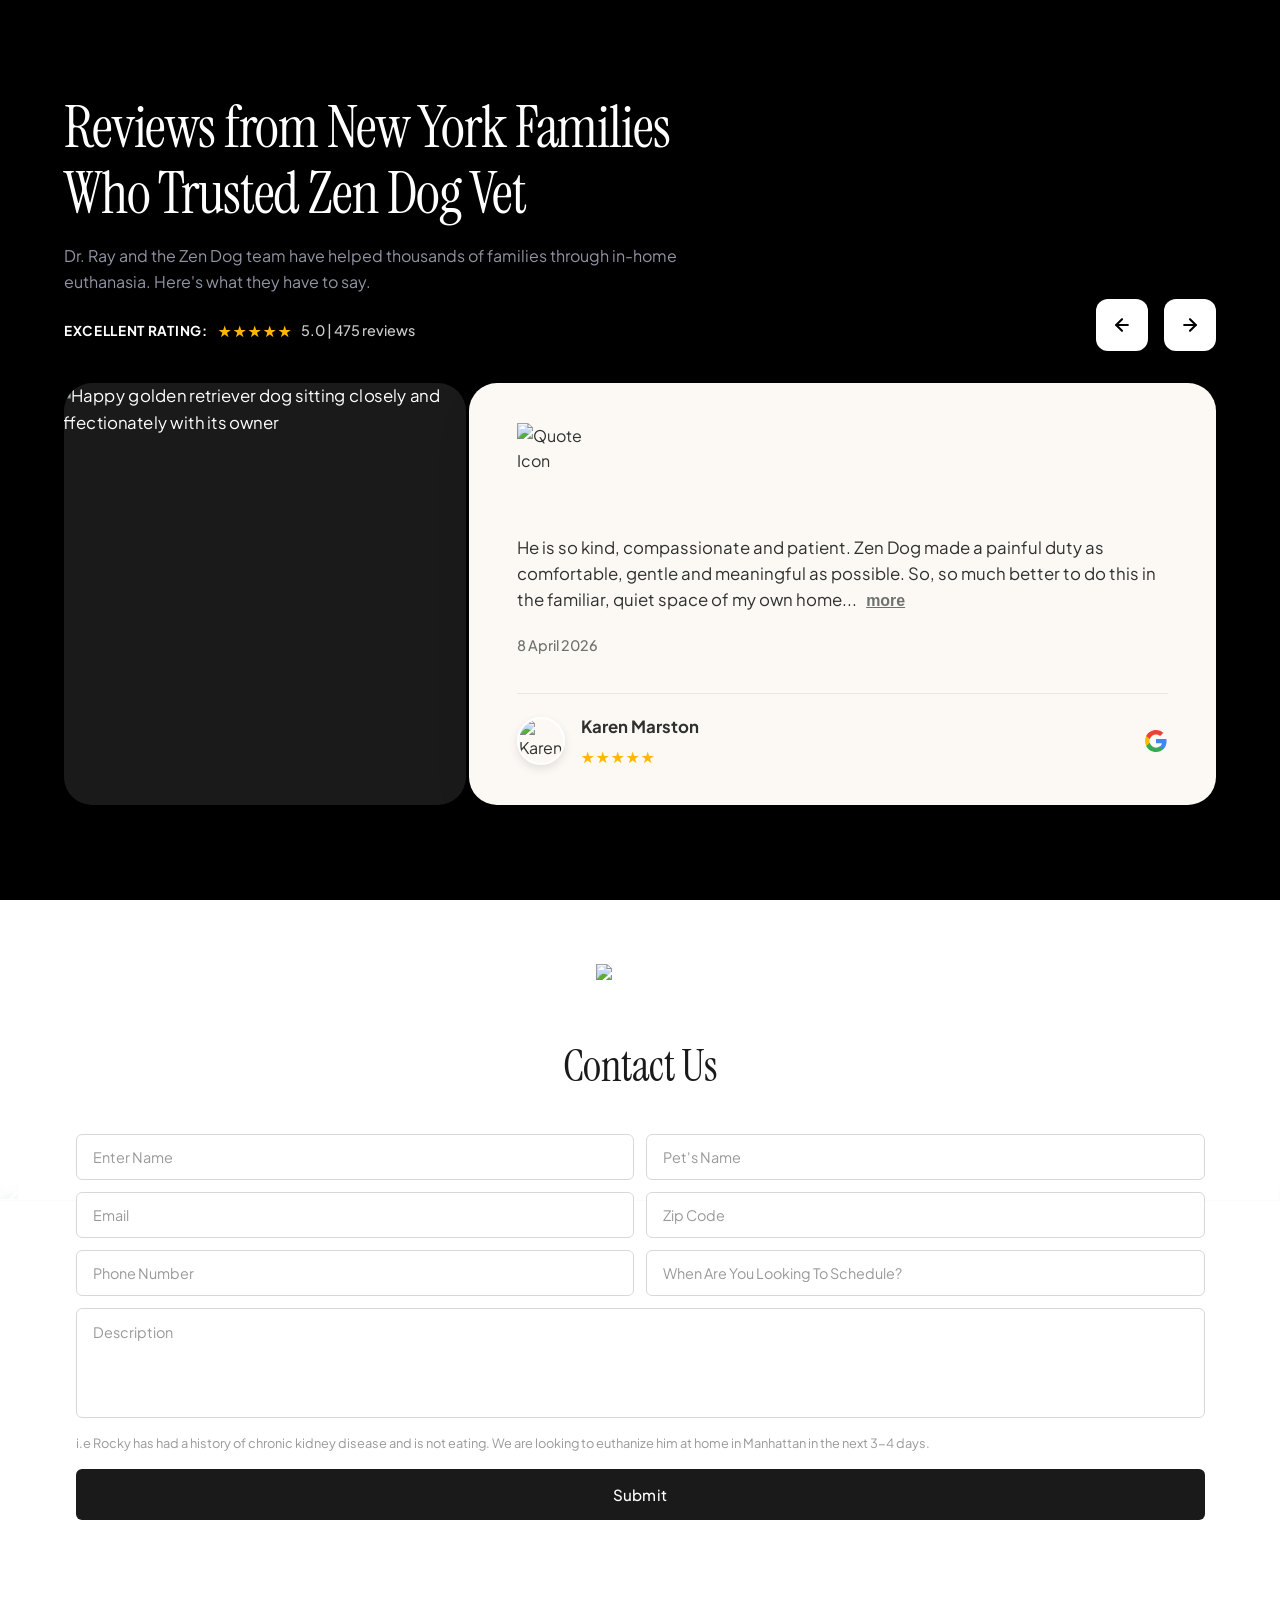
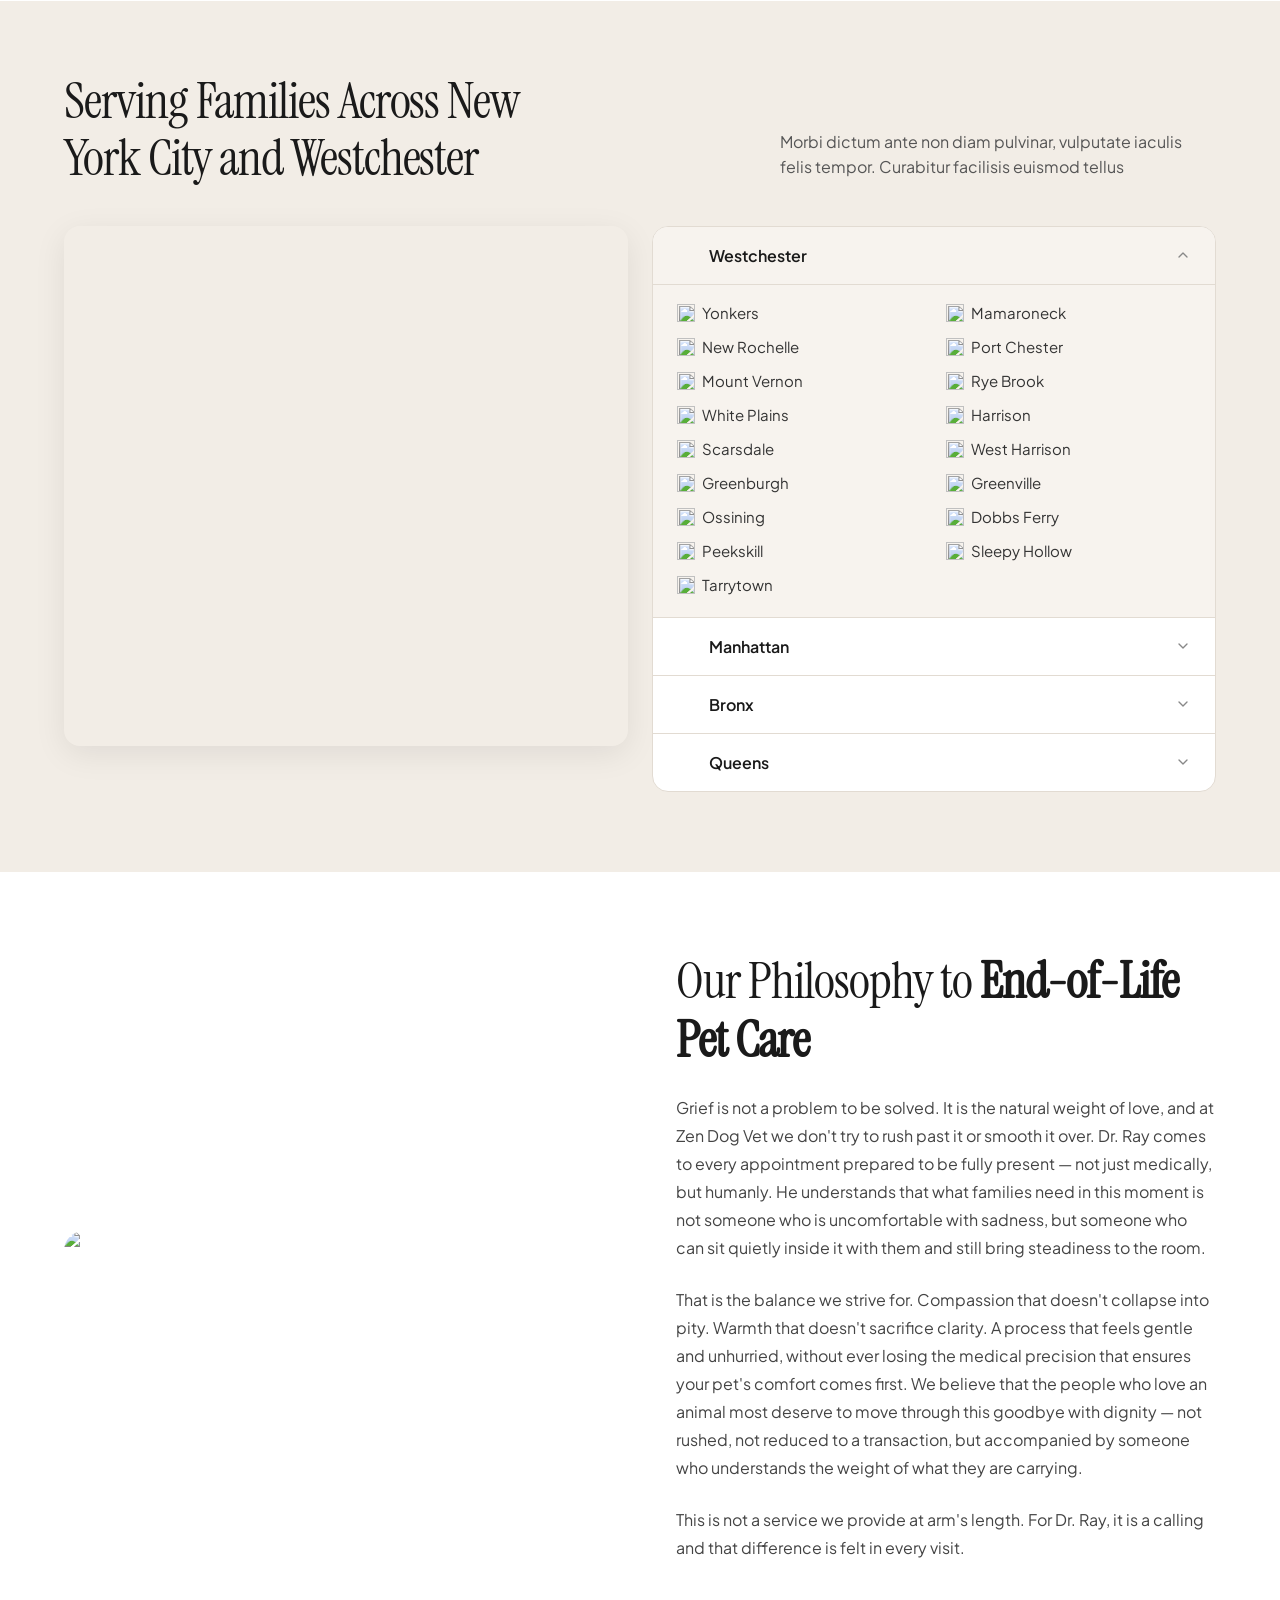
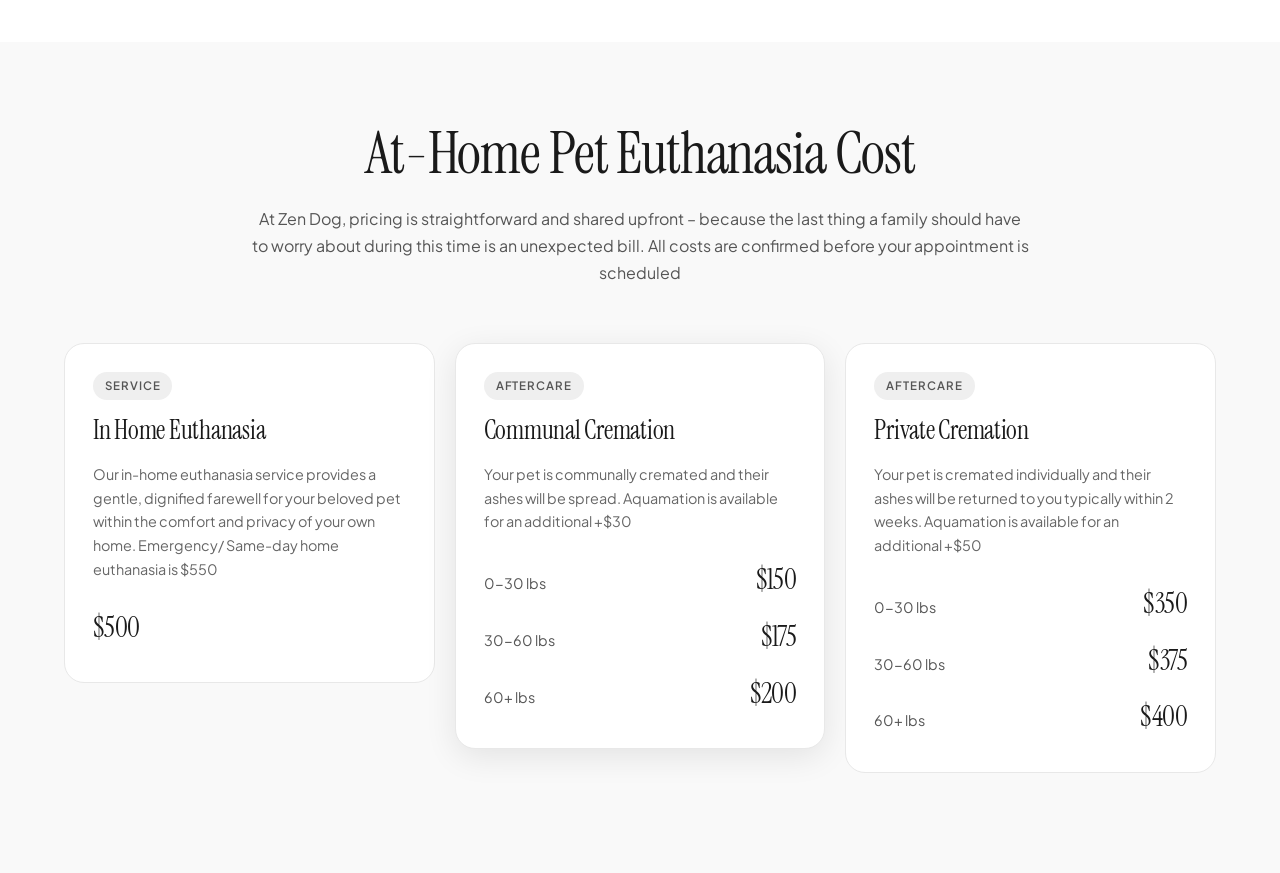
==== index.html @ a26c7e5c "Add files via upload" ====
<!DOCTYPE html>
<html lang="en">
<head>
    <meta charset="UTF-8">
    <meta name="viewport" content="width=device-width, initial-scale=1.0">
    <title>Reviews & Testimonials | Zen Dog Vet In-Home Euthanasia New York</title>
    <meta name="description" content="Read reviews and testimonials from New York families who trusted Zen Dog Vet for compassionate, gentle, and peaceful in-home pet euthanasia services.">
    
    <!-- Google Fonts -->
    <link rel="preconnect" href="https://fonts.googleapis.com">
    <link rel="preconnect" href="https://fonts.gstatic.com" crossorigin>
    <link href="https://fonts.googleapis.com/css2?family=Instrument+Serif:ital@0;1&family=Plus+Jakarta+Sans:wght@300;400;500;600;700&display=swap" rel="stylesheet">
    
    <!-- Main Stylesheet -->
    <link rel="stylesheet" href="styles.css">
</head>
<body>

    <section class="reviews-section" aria-labelledby="reviews-section-title">
        <div class="reviews-container">
            
            <!-- Section Header -->
            <div class="reviews-header">
                <div class="header-left">
                    <h1 id="reviews-section-title" class="reviews-title">
                        Reviews from New York Families <br>
                        Who Trusted Zen Dog Vet
                    </h1>
                    <p class="reviews-subtitle">
                        Dr. Ray and the Zen Dog team have helped thousands of families through in-home euthanasia. Here's what they have to say.
                    </p>
                    <div class="reviews-rating-bar" aria-label="Zen Dog Vet overall rating: 5 out of 5 stars based on 475 reviews">
                        <span class="rating-label">Excellent rating:</span>
                        <div class="stars-gold" aria-hidden="true">
                            <span>★</span><span>★</span><span>★</span><span>★</span><span>★</span>
                        </div>
                        <span class="rating-value">5.0 | 475 reviews</span>
                    </div>
                </div>
                
                <div class="header-right">
                    <div class="slider-controls">
                        <button id="prev-btn" class="control-btn" aria-label="Previous review" title="Previous Testimonial">
                            <svg width="20" height="20" viewBox="0 0 24 24" fill="none" stroke="currentColor" stroke-width="2.5" stroke-linecap="round" stroke-linejoin="round" aria-hidden="true">
                                <line x1="19" y1="12" x2="5" y2="12"></line>
                                <polyline points="12 19 5 12 12 5"></polyline>
                            </svg>
                        </button>
                        <button id="next-btn" class="control-btn" aria-label="Next review" title="Next Testimonial">
                            <svg width="20" height="20" viewBox="0 0 24 24" fill="none" stroke="currentColor" stroke-width="2.5" stroke-linecap="round" stroke-linejoin="round" aria-hidden="true">
                                <line x1="5" y1="12" x2="19" y2="12"></line>
                                <polyline points="12 5 19 12 12 19"></polyline>
                            </svg>
                        </button>
                    </div>
                </div>
            </div>

            <!-- Slider Wrapper -->
            <div class="slides-container" id="slides-container">
                
                <!-- Slide 1 -->
                <div class="testimonial-slide active" data-index="0" role="group" aria-roledescription="slide" aria-label="Review 1 of 3">
                    <div class="slide-image-card">
                        <img src="images/review_1.png" alt="Happy golden retriever dog sitting closely and affectionately with its owner" class="testimonial-image">
                    </div>
                    
                    <div class="slide-content-card">
                        <!-- Quote Icon -->
                        <div class="quote-icon-wrapper" aria-hidden="true">
                            <img src="images/Mask group.png" alt="Quote Icon" class="quote-icon-img">
                        </div>
                        
                        <!-- Testimonial Text -->
                        <div class="testimonial-body">
                            <p class="testimonial-text">
                                He is so kind, compassionate and patient. Zen Dog made a painful duty as comfortable, gentle and meaningful as possible. So, so much better to do this in the familiar, quiet space of my own <span class="collapsed-text">home...</span><span class="full-text">home. Having a peaceful environment allowed us to focus completely on saying our goodbyes with love. Dr. Ray is truly a blessing.</span>
                                <button class="read-more-btn" aria-expanded="false">more</button>
                            </p>
                            <span class="testimonial-date">8 April 2026</span>
                        </div>
                        
                        <div class="card-divider" aria-hidden="true"></div>
                        
                        <!-- Testimonial Footer -->
                        <div class="testimonial-footer">
                            <div class="author-info">
                                <img src="https://images.unsplash.com/photo-1544005313-94ddf0286df2?auto=format&fit=crop&q=80&w=150&h=150" alt="Karen Marston" class="author-avatar">
                                <div class="author-meta">
                                    <span class="author-name">Karen Marston</span>
                                    <div class="stars-gold" aria-hidden="true">
                                        <span>★</span><span>★</span><span>★</span><span>★</span><span>★</span>
                                    </div>
                                </div>
                            </div>
                            
                            <div class="platform-badge" aria-label="Verified Google Review">
                                <svg width="24" height="24" viewBox="0 0 24 24" fill="none" xmlns="http://www.w3.org/2000/svg" aria-hidden="true">
                                    <path d="M22.56 12.25c0-.78-.07-1.53-.2-2.25H12v4.26h5.92c-.26 1.37-1.04 2.53-2.21 3.31v2.77h3.57c2.08-1.92 3.28-4.74 3.28-8.09z" fill="#4285F4"/>
                                    <path d="M12 23c2.97 0 5.46-.98 7.28-2.66l-3.57-2.77c-.98.66-2.23 1.06-3.71 1.06-2.86 0-5.29-1.93-6.16-4.53H2.18v2.84C3.99 20.53 7.7 23 12 23z" fill="#34A853"/>
                                    <path d="M5.84 14.1c-.22-.66-.35-1.36-.35-2.09s.13-1.43.35-2.09V7.08H2.18C1.43 8.55 1 10.22 1 12s.43 3.45 1.18 4.92l2.85-2.22-.03-.6z" fill="#FBBC05"/>
                                    <path d="M12 5.38c1.62 0 3.06.56 4.21 1.64l3.15-3.15C17.45 2.09 14.97 1 12 1 7.7 1 3.99 3.47 2.18 7.08l3.66 2.84c.87-2.6 3.3-4.54 6.16-4.54z" fill="#EA4335"/>
                                </svg>
                            </div>
                        </div>
                    </div>
                </div>

                <!-- Slide 2 -->
                <div class="testimonial-slide" data-index="1" role="group" aria-roledescription="slide" aria-label="Review 2 of 3">
                    <div class="slide-image-card">
                        <img src="images/review_2.png" alt="A friendly senior dog enjoying a gentle stroke from its owner in a peaceful setting" class="testimonial-image">
                    </div>
                    
                    <div class="slide-content-card">
                        <!-- Quote Icon -->
                        <div class="quote-icon-wrapper" aria-hidden="true">
                            <img src="images/Mask group.png" alt="Quote Icon" class="quote-icon-img">
                        </div>
                        
                        <!-- Testimonial Text -->
                        <div class="testimonial-body">
                            <p class="testimonial-text">
                                The compassion and care shown by Dr. Ray during such a difficult time was extraordinary. Having our beloved companion pass peacefully in his favorite bed surrounded by family made all the <span class="collapsed-text">difference...</span><span class="full-text">difference. There was no rush, no clinical coldness—just gentle understanding. We will forever be grateful for this dignified and warm service.</span>
                                <button class="read-more-btn" aria-expanded="false">more</button>
                            </p>
                            <span class="testimonial-date">12 May 2026</span>
                        </div>
                        
                        <div class="card-divider" aria-hidden="true"></div>
                        
                        <!-- Testimonial Footer -->
                        <div class="testimonial-footer">
                            <div class="author-info">
                                <img src="https://images.unsplash.com/photo-1500648767791-00dcc994a43e?auto=format&fit=crop&q=80&w=150&h=150" alt="David Jenkins" class="author-avatar">
                                <div class="author-meta">
                                    <span class="author-name">David Jenkins</span>
                                    <div class="stars-gold" aria-hidden="true">
                                        <span>★</span><span>★</span><span>★</span><span>★</span><span>★</span>
                                    </div>
                                </div>
                            </div>
                            
                            <div class="platform-badge" aria-label="Verified Google Review">
                                <svg width="24" height="24" viewBox="0 0 24 24" fill="none" xmlns="http://www.w3.org/2000/svg" aria-hidden="true">
                                    <path d="M22.56 12.25c0-.78-.07-1.53-.2-2.25H12v4.26h5.92c-.26 1.37-1.04 2.53-2.21 3.31v2.77h3.57c2.08-1.92 3.28-4.74 3.28-8.09z" fill="#4285F4"/>
                                    <path d="M12 23c2.97 0 5.46-.98 7.28-2.66l-3.57-2.77c-.98.66-2.23 1.06-3.71 1.06-2.86 0-5.29-1.93-6.16-4.53H2.18v2.84C3.99 20.53 7.7 23 12 23z" fill="#34A853"/>
                                    <path d="M5.84 14.1c-.22-.66-.35-1.36-.35-2.09s.13-1.43.35-2.09V7.08H2.18C1.43 8.55 1 10.22 1 12s.43 3.45 1.18 4.92l2.85-2.22-.03-.6z" fill="#FBBC05"/>
                                    <path d="M12 5.38c1.62 0 3.06.56 4.21 1.64l3.15-3.15C17.45 2.09 14.97 1 12 1 7.7 1 3.99 3.47 2.18 7.08l3.66 2.84c.87-2.6 3.3-4.54 6.16-4.54z" fill="#EA4335"/>
                                </svg>
                            </div>
                        </div>
                    </div>
                </div>

                <!-- Slide 3 -->
                <div class="testimonial-slide" data-index="2" role="group" aria-roledescription="slide" aria-label="Review 3 of 3">
                    <div class="slide-image-card">
                        <img src="images/review_3.png" alt="Small fluffy dog being cuddled with deep affection by its loving owner" class="testimonial-image">
                    </div>
                    
                    <div class="slide-content-card">
                        <!-- Quote Icon -->
                        <div class="quote-icon-wrapper" aria-hidden="true">
                            <img src="images/Mask group.png" alt="Quote Icon" class="quote-icon-img">
                        </div>
                        
                        <!-- Testimonial Text -->
                        <div class="testimonial-body">
                            <p class="testimonial-text">
                                We cannot thank Zen Dog enough. From the very first phone call, they guided us with gentle respect and understanding. A truly beautiful, peaceful farewell in the comfort of our <span class="collapsed-text">home...</span><span class="full-text">home. They explained everything beforehand, which helped calm our anxiety and let us focus purely on showing our sweet boy how much we loved him.</span>
                                <button class="read-more-btn" aria-expanded="false">more</button>
                            </p>
                            <span class="testimonial-date">22 May 2026</span>
                        </div>
                        
                        <div class="card-divider" aria-hidden="true"></div>
                        
                        <!-- Testimonial Footer -->
                        <div class="testimonial-footer">
                            <div class="author-info">
                                <img src="https://images.unsplash.com/photo-1438761681033-6461ffad8d80?auto=format&fit=crop&q=80&w=150&h=150" alt="Sarah & Tom" class="author-avatar">
                                <div class="author-meta">
                                    <span class="author-name">Sarah & Tom</span>
                                    <div class="stars-gold" aria-hidden="true">
                                        <span>★</span><span>★</span><span>★</span><span>★</span><span>★</span>
                                    </div>
                                </div>
                            </div>
                            
                            <div class="platform-badge" aria-label="Verified Google Review">
                                <svg width="24" height="24" viewBox="0 0 24 24" fill="none" xmlns="http://www.w3.org/2000/svg" aria-hidden="true">
                                    <path d="M22.56 12.25c0-.78-.07-1.53-.2-2.25H12v4.26h5.92c-.26 1.37-1.04 2.53-2.21 3.31v2.77h3.57c2.08-1.92 3.28-4.74 3.28-8.09z" fill="#4285F4"/>
                                    <path d="M12 23c2.97 0 5.46-.98 7.28-2.66l-3.57-2.77c-.98.66-2.23 1.06-3.71 1.06-2.86 0-5.29-1.93-6.16-4.53H2.18v2.84C3.99 20.53 7.7 23 12 23z" fill="#34A853"/>
                                    <path d="M5.84 14.1c-.22-.66-.35-1.36-.35-2.09s.13-1.43.35-2.09V7.08H2.18C1.43 8.55 1 10.22 1 12s.43 3.45 1.18 4.92l2.85-2.22-.03-.6z" fill="#FBBC05"/>
                                    <path d="M12 5.38c1.62 0 3.06.56 4.21 1.64l3.15-3.15C17.45 2.09 14.97 1 12 1 7.7 1 3.99 3.47 2.18 7.08l3.66 2.84c.87-2.6 3.3-4.54 6.16-4.54z" fill="#EA4335"/>
                                </svg>
                            </div>
                        </div>
                    </div>
                </div>

            </div>
            
        </div>
    </section>

    <!-- Contact Section -->
    <section class="contact-section" aria-labelledby="contact-heading">

        <div class="contact-top">

            <img src="images/cont_logo.png" alt="Zen Dog Vet logo" class="contact-logo">

            <h2 id="contact-heading" class="contact-heading">Contact Us</h2>

            <form class="contact-form" novalidate>

                <div class="form-row">
                    <div class="form-field">
                        <input type="text" name="name" placeholder="Enter Name" autocomplete="name">
                    </div>
                    <div class="form-field">
                        <input type="text" name="pet_name" placeholder="Pet's Name">
                    </div>
                </div>

                <div class="form-row">
                    <div class="form-field">
                        <input type="email" name="email" placeholder="Email" autocomplete="email">
                    </div>
                    <div class="form-field">
                        <input type="text" name="zip" placeholder="Zip Code" autocomplete="postal-code">
                    </div>
                </div>

                <div class="form-row">
                    <div class="form-field">
                        <input type="tel" name="phone" placeholder="Phone Number" autocomplete="tel">
                    </div>
                    <div class="form-field">
                        <input type="text" name="schedule" placeholder="When Are You Looking To Schedule?">
                    </div>
                </div>

                <div class="form-field">
                    <textarea name="description" placeholder="Description"></textarea>
                </div>

                <p class="form-hint">i.e Rocky has had a history of chronic kidney disease and is not eating. We are looking to euthanize him at home in Manhattan in the next 3-4 days.</p>

                <button type="submit" class="btn-submit">Submit</button>

            </form>
        </div>

        <div class="contact-bg" role="presentation">
            <img src="images/form_bg.png" alt="">
        </div>

    </section>

    <!-- Locations Section -->
    <section class="locations-section" aria-labelledby="locations-title">
        <div class="locations-container">

            <!-- Top header row -->
            <div class="locations-header">
                <h2 id="locations-title" class="locations-title">
                    Serving Families Across New<br>York City and Westchester
                </h2>
                <div class="locations-header-right">
                    <p class="locations-subtitle">Morbi dictum ante non diam pulvinar, vulputate iaculis felis tempor. Curabitur facilisis euismod tellus</p>
                </div>
            </div>

            <!-- Bottom content row: map + accordion -->
            <div class="locations-content">

                <!-- Left: Map -->
                <div class="locations-map">
                    <iframe
                        src="https://www.google.com/maps/embed?pb=!1m14!1m8!1m3!1d193168.07780862735!2d-73.8654!3d41.0534!3m2!1i1024!2i768!4f13.1!3m3!1m2!1s0x89c2935a8ae1b185%3A0xa7b7c8a28d6c1e04!2sWestchester%20County%2C%20NY!5e0!3m2!1sen!2sus!4v1716000000000"
                        width="100%" height="100%" style="border:0;" allowfullscreen="" loading="lazy"
                        referrerpolicy="no-referrer-when-downgrade"
                        title="Map of Zen Dog Vet service areas in Westchester County and New York City"
                        aria-label="Service area map"></iframe>
                </div>

                <!-- Right: Accordion -->
                <div class="locations-accordion" role="list">

                    <!-- Westchester (open by default) -->
                    <div class="accordion-item open" role="listitem">
                        <button class="accordion-trigger" aria-expanded="true" aria-controls="acc-westchester">
                            <span class="acc-label">
                                <img src="images/map_bullet.png" alt="" aria-hidden="true" class="acc-icon">
                                Westchester
                            </span>
                            <svg class="acc-chevron" width="16" height="16" viewBox="0 0 24 24" fill="none" stroke="currentColor" stroke-width="2" stroke-linecap="round" stroke-linejoin="round" aria-hidden="true"><polyline points="18 15 12 9 6 15"></polyline></svg>
                        </button>
                        <div class="accordion-body" id="acc-westchester" role="region">
                            <div class="cities-grid">
                                <span class="city-item"><img src="images/map_bullet.png" alt="" aria-hidden="true" class="city-icon">Yonkers</span>
                                <span class="city-item"><img src="images/map_bullet.png" alt="" aria-hidden="true" class="city-icon">Mamaroneck</span>
                                <span class="city-item"><img src="images/map_bullet.png" alt="" aria-hidden="true" class="city-icon">New Rochelle</span>
                                <span class="city-item"><img src="images/map_bullet.png" alt="" aria-hidden="true" class="city-icon">Port Chester</span>
                                <span class="city-item"><img src="images/map_bullet.png" alt="" aria-hidden="true" class="city-icon">Mount Vernon</span>
                                <span class="city-item"><img src="images/map_bullet.png" alt="" aria-hidden="true" class="city-icon">Rye Brook</span>
                                <span class="city-item"><img src="images/map_bullet.png" alt="" aria-hidden="true" class="city-icon">White Plains</span>
                                <span class="city-item"><img src="images/map_bullet.png" alt="" aria-hidden="true" class="city-icon">Harrison</span>
                                <span class="city-item"><img src="images/map_bullet.png" alt="" aria-hidden="true" class="city-icon">Scarsdale</span>
                                <span class="city-item"><img src="images/map_bullet.png" alt="" aria-hidden="true" class="city-icon">West Harrison</span>
                                <span class="city-item"><img src="images/map_bullet.png" alt="" aria-hidden="true" class="city-icon">Greenburgh</span>
                                <span class="city-item"><img src="images/map_bullet.png" alt="" aria-hidden="true" class="city-icon">Greenville</span>
                                <span class="city-item"><img src="images/map_bullet.png" alt="" aria-hidden="true" class="city-icon">Ossining</span>
                                <span class="city-item"><img src="images/map_bullet.png" alt="" aria-hidden="true" class="city-icon">Dobbs Ferry</span>
                                <span class="city-item"><img src="images/map_bullet.png" alt="" aria-hidden="true" class="city-icon">Peekskill</span>
                                <span class="city-item"><img src="images/map_bullet.png" alt="" aria-hidden="true" class="city-icon">Sleepy Hollow</span>
                                <span class="city-item"><img src="images/map_bullet.png" alt="" aria-hidden="true" class="city-icon">Tarrytown</span>
                            </div>
                        </div>
                    </div>

                    <!-- Manhattan -->
                    <div class="accordion-item" role="listitem">
                        <button class="accordion-trigger" aria-expanded="false" aria-controls="acc-manhattan">
                            <span class="acc-label">
                                <img src="images/map_bullet.png" alt="" aria-hidden="true" class="acc-icon">
                                Manhattan
                            </span>
                            <svg class="acc-chevron" width="16" height="16" viewBox="0 0 24 24" fill="none" stroke="currentColor" stroke-width="2" stroke-linecap="round" stroke-linejoin="round" aria-hidden="true"><polyline points="6 9 12 15 18 9"></polyline></svg>
                        </button>
                        <div class="accordion-body" id="acc-manhattan" role="region" hidden>
                            <div class="cities-grid">
                                <span class="city-item"><img src="images/map_bullet.png" alt="" aria-hidden="true" class="city-icon">Upper East Side</span>
                                <span class="city-item"><img src="images/map_bullet.png" alt="" aria-hidden="true" class="city-icon">Upper West Side</span>
                                <span class="city-item"><img src="images/map_bullet.png" alt="" aria-hidden="true" class="city-icon">Midtown</span>
                                <span class="city-item"><img src="images/map_bullet.png" alt="" aria-hidden="true" class="city-icon">Chelsea</span>
                                <span class="city-item"><img src="images/map_bullet.png" alt="" aria-hidden="true" class="city-icon">Greenwich Village</span>
                                <span class="city-item"><img src="images/map_bullet.png" alt="" aria-hidden="true" class="city-icon">Tribeca</span>
                                <span class="city-item"><img src="images/map_bullet.png" alt="" aria-hidden="true" class="city-icon">Harlem</span>
                                <span class="city-item"><img src="images/map_bullet.png" alt="" aria-hidden="true" class="city-icon">Washington Heights</span>
                            </div>
                        </div>
                    </div>

                    <!-- Bronx -->
                    <div class="accordion-item" role="listitem">
                        <button class="accordion-trigger" aria-expanded="false" aria-controls="acc-bronx">
                            <span class="acc-label">
                                <img src="images/map_bullet.png" alt="" aria-hidden="true" class="acc-icon">
                                Bronx
                            </span>
                            <svg class="acc-chevron" width="16" height="16" viewBox="0 0 24 24" fill="none" stroke="currentColor" stroke-width="2" stroke-linecap="round" stroke-linejoin="round" aria-hidden="true"><polyline points="6 9 12 15 18 9"></polyline></svg>
                        </button>
                        <div class="accordion-body" id="acc-bronx" role="region" hidden>
                            <div class="cities-grid">
                                <span class="city-item"><img src="images/map_bullet.png" alt="" aria-hidden="true" class="city-icon">Riverdale</span>
                                <span class="city-item"><img src="images/map_bullet.png" alt="" aria-hidden="true" class="city-icon">Fordham</span>
                                <span class="city-item"><img src="images/map_bullet.png" alt="" aria-hidden="true" class="city-icon">Pelham Bay</span>
                                <span class="city-item"><img src="images/map_bullet.png" alt="" aria-hidden="true" class="city-icon">Mott Haven</span>
                            </div>
                        </div>
                    </div>

                    <!-- Queens -->
                    <div class="accordion-item" role="listitem">
                        <button class="accordion-trigger" aria-expanded="false" aria-controls="acc-queens">
                            <span class="acc-label">
                                <img src="images/map_bullet.png" alt="" aria-hidden="true" class="acc-icon">
                                Queens
                            </span>
                            <svg class="acc-chevron" width="16" height="16" viewBox="0 0 24 24" fill="none" stroke="currentColor" stroke-width="2" stroke-linecap="round" stroke-linejoin="round" aria-hidden="true"><polyline points="6 9 12 15 18 9"></polyline></svg>
                        </button>
                        <div class="accordion-body" id="acc-queens" role="region" hidden>
                            <div class="cities-grid">
                                <span class="city-item"><img src="images/map_bullet.png" alt="" aria-hidden="true" class="city-icon">Astoria</span>
                                <span class="city-item"><img src="images/map_bullet.png" alt="" aria-hidden="true" class="city-icon">Forest Hills</span>
                                <span class="city-item"><img src="images/map_bullet.png" alt="" aria-hidden="true" class="city-icon">Flushing</span>
                                <span class="city-item"><img src="images/map_bullet.png" alt="" aria-hidden="true" class="city-icon">Jamaica</span>
                            </div>
                        </div>
                    </div>

                </div>
            </div>

        </div>
    </section>

    <!-- Philosophy Section -->
    <section class="philosophy-section" aria-labelledby="philosophy-title">
        <div class="philosophy-container">

            <div class="philosophy-image-col">
                <img src="images/life_pet.jpg" alt="A French Bulldog sitting peacefully on a couch, looking upward with calm eyes" class="philosophy-image">
            </div>

            <div class="philosophy-content-col">
                <h2 id="philosophy-title" class="philosophy-title">
                    Our Philosophy to <strong>End-of-Life<br>Pet Care</strong>
                </h2>

                <p class="philosophy-text">Grief is not a problem to be solved. It is the natural weight of love, and at Zen Dog Vet we don't try to rush past it or smooth it over. Dr. Ray comes to every appointment prepared to be fully present — not just medically, but humanly. He understands that what families need in this moment is not someone who is uncomfortable with sadness, but someone who can sit quietly inside it with them and still bring steadiness to the room.</p>

                <p class="philosophy-text">That is the balance we strive for. Compassion that doesn't collapse into pity. Warmth that doesn't sacrifice clarity. A process that feels gentle and unhurried, without ever losing the medical precision that ensures your pet's comfort comes first. We believe that the people who love an animal most deserve to move through this goodbye with dignity — not rushed, not reduced to a transaction, but accompanied by someone who understands the weight of what they are carrying.</p>

                <p class="philosophy-text">This is not a service we provide at arm's length. For Dr. Ray, it is a calling and that difference is felt in every visit.</p>
            </div>

        </div>
    </section>

    <!-- Pricing Section -->
    <section class="pricing-section" aria-labelledby="pricing-title">
        <div class="pricing-container">

            <div class="pricing-header">
                <h2 id="pricing-title" class="pricing-title">At-Home Pet Euthanasia Cost</h2>
                <p class="pricing-subtitle">At Zen Dog, pricing is straightforward and shared upfront – because the last thing a family should have to worry about during this time is an unexpected bill. All costs are confirmed before your appointment is scheduled</p>
            </div>

            <div class="pricing-cards">

                <!-- Card 1: Service -->
                <div class="pricing-card">
                    <span class="pricing-tag">Service</span>
                    <h3 class="pricing-card-title">In Home Euthanasia</h3>
                    <p class="pricing-card-desc">Our in-home euthanasia service provides a gentle, dignified farewell for your beloved pet within the comfort and privacy of your own home. Emergency/ Same-day home euthanasia is $550</p>
                    <div class="pricing-single">
                        <span class="pricing-price">$500</span>
                    </div>
                </div>

                <!-- Card 2: Communal Cremation -->
                <div class="pricing-card pricing-card--featured">
                    <span class="pricing-tag">Aftercare</span>
                    <h3 class="pricing-card-title">Communal Cremation</h3>
                    <p class="pricing-card-desc">Your pet is communally cremated and their ashes will be spread. Aquamation is available for an additional +$30</p>
                    <div class="pricing-tiers">
                        <div class="pricing-tier">
                            <span class="tier-label">0-30 lbs</span>
                            <span class="tier-price">$150</span>
                        </div>
                        <div class="pricing-tier">
                            <span class="tier-label">30-60 lbs</span>
                            <span class="tier-price">$175</span>
                        </div>
                        <div class="pricing-tier">
                            <span class="tier-label">60+ lbs</span>
                            <span class="tier-price">$200</span>
                        </div>
                    </div>
                </div>

                <!-- Card 3: Private Cremation -->
                <div class="pricing-card">
                    <span class="pricing-tag">Aftercare</span>
                    <h3 class="pricing-card-title">Private Cremation</h3>
                    <p class="pricing-card-desc">Your pet is cremated individually and their ashes will be returned to you typically within 2 weeks. Aquamation is available for an additional +$50</p>
                    <div class="pricing-tiers">
                        <div class="pricing-tier">
                            <span class="tier-label">0-30 lbs</span>
                            <span class="tier-price">$350</span>
                        </div>
                        <div class="pricing-tier">
                            <span class="tier-label">30-60 lbs</span>
                            <span class="tier-price">$375</span>
                        </div>
                        <div class="pricing-tier">
                            <span class="tier-label">60+ lbs</span>
                            <span class="tier-price">$400</span>
                        </div>
                    </div>
                </div>

            </div>
        </div>
    </section>

    <!-- Slider & Interactive Logic -->
    <script>
        document.addEventListener('DOMContentLoaded', () => {
            const slides = document.querySelectorAll('.testimonial-slide');
            const prevBtn = document.getElementById('prev-btn');
            const nextBtn = document.getElementById('next-btn');
            let currentIndex = 0;
            let isTransitioning = false;

            function showSlide(index, direction = 'next') {
                if (isTransitioning) return;
                isTransitioning = true;

                const currentSlide = slides[currentIndex];
                const nextSlide = slides[index];

                // Slide out current
                currentSlide.classList.remove('active');
                currentSlide.classList.add(direction === 'next' ? 'slide-out-left' : 'slide-out-right');

                // Set incoming slide to its off-screen start position
                nextSlide.classList.add(direction === 'next' ? 'slide-in-right' : 'slide-in-left');

                // Double RAF: let browser paint the start state before transitioning
                requestAnimationFrame(() => {
                    requestAnimationFrame(() => {
                        nextSlide.classList.add('active');
                        nextSlide.classList.remove('slide-in-right', 'slide-in-left');
                    });
                });

                setTimeout(() => {
                    currentSlide.classList.remove('slide-out-left', 'slide-out-right');
                    currentIndex = index;
                    isTransitioning = false;
                }, 650);
            }

            prevBtn.addEventListener('click', () => {
                if (isTransitioning) return;
                let prevIndex = currentIndex - 1;
                if (prevIndex < 0) prevIndex = slides.length - 1;
                showSlide(prevIndex, 'prev');
            });

            nextBtn.addEventListener('click', () => {
                if (isTransitioning) return;
                let nextIndex = currentIndex + 1;
                if (nextIndex >= slides.length) nextIndex = 0;
                showSlide(nextIndex, 'next');
            });

            // "Read More" functionality with smooth expansion
            const readMoreBtns = document.querySelectorAll('.read-more-btn');
            readMoreBtns.forEach(btn => {
                btn.addEventListener('click', (e) => {
                    const textContainer = e.target.closest('.testimonial-text');
                    const isExpanded = btn.getAttribute('aria-expanded') === 'true';
                    
                    if (isExpanded) {
                        textContainer.classList.remove('expanded');
                        btn.setAttribute('aria-expanded', 'false');
                        btn.textContent = 'more';
                    } else {
                        textContainer.classList.add('expanded');
                        btn.setAttribute('aria-expanded', 'true');
                        btn.textContent = 'less';
                    }
                });
            });

            // Touch swiping support for mobile devices
            let startX = 0;
            let endX = 0;
            const container = document.getElementById('slides-container');

            container.addEventListener('touchstart', (e) => {
                startX = e.touches[0].clientX;
            }, { passive: true });

            container.addEventListener('touchend', (e) => {
                endX = e.changedTouches[0].clientX;
                handleSwipe();
            }, { passive: true });

            function handleSwipe() {
                const threshold = 50;
                if (startX - endX > threshold) {
                    // Swiped left -> next
                    nextBtn.click();
                } else if (endX - startX > threshold) {
                    // Swiped right -> prev
                    prevBtn.click();
                }
            }

            // Keyboard navigation
            document.addEventListener('keydown', (e) => {
                if (e.key === 'ArrowLeft') {
                    prevBtn.click();
                } else if (e.key === 'ArrowRight') {
                    nextBtn.click();
                }
            });
        });

        // Accordion logic — only one open at a time
        document.querySelectorAll('.accordion-trigger').forEach(trigger => {
            trigger.addEventListener('click', () => {
                const item = trigger.closest('.accordion-item');
                const isOpen = item.classList.contains('open');

                // Close all
                document.querySelectorAll('.accordion-item').forEach(i => {
                    i.classList.remove('open');
                    i.querySelector('.accordion-trigger').setAttribute('aria-expanded', 'false');
                    i.querySelector('.accordion-body').setAttribute('hidden', '');
                    i.querySelector('.acc-chevron').innerHTML = '<polyline points="6 9 12 15 18 9"></polyline>';
                });

                // If it wasn't open, open it
                if (!isOpen) {
                    item.classList.add('open');
                    trigger.setAttribute('aria-expanded', 'true');
                    trigger.nextElementSibling.removeAttribute('hidden');
                    trigger.querySelector('.acc-chevron').innerHTML = '<polyline points="18 15 12 9 6 15"></polyline>';
                }
            });
        });
    </script>
</body>
</html>
---- styles.css ----
/* =========================================================
   Zen Dog Vet — Premium Testimonial Slider
   High-Fidelity Figma Conversion
   ========================================================= */

/* ----- Design Tokens ----- */
:root {
    --bg-dark: #000000;
    --text-light: #FFFFFF;
    --text-muted: #A0A5B5;
    --card-bg: #FCF9F5; /* Warm off-white ivory from Figma */
    --card-text: #2E312F; /* Warm charcoal for text legibility */
    --card-text-muted: #6E726F;
    --accent-blue: #2647DD; /* Sleek brand accent blue */
    --star-gold: #FFB800;
    --border-light: #EBE6DF;
    
    /* Typography */
    --font-display: 'Instrument Serif', Georgia, serif;
    --font-body: 'Plus Jakarta Sans', -apple-system, BlinkMacSystemFont, sans-serif;
    
    /* Layout & Spacing */
    --container-width: 1200px;
    --radius-lg: 28px;
    --radius-md: 12px;
    --radius-sm: 8px;
    --shadow-premium: 0 20px 48px rgba(0, 0, 0, 0.04);
}

/* ----- Reset & Global Base ----- */
*,
*::before,
*::after {
    box-sizing: border-box;
    margin: 0;
    padding: 0;
}

html {
    scroll-behavior: smooth;
    -webkit-font-smoothing: antialiased;
    -moz-osx-font-smoothing: grayscale;
}

body {
    background-color: var(--bg-dark);
    color: var(--text-light);
    font-family: var(--font-body);
    line-height: 1.6;
    overflow-x: hidden;
}

/* ----- Reviews Section Wrapper ----- */
.reviews-section {
    padding: 60px 0;
    width: 100%;
    min-height: 100vh;
    display: flex;
    align-items: center;
    justify-content: center;
}

.reviews-container {
    width: 90%;
    max-width: var(--container-width);
    margin: 0 auto;
}

/* ----- Section Header ----- */
.reviews-header {
    display: flex;
    justify-content: space-between;
    align-items: flex-end;
    margin-bottom: 32px;
    gap: 40px;
}

.header-left {
    max-width: 680px;
}

.reviews-title {
    font-family: var(--font-display);
    font-size: clamp(2.5rem, 4.5vw, 4rem);
    font-weight: 500;
    line-height: 1.15;
    color: var(--text-light);
    margin-bottom: 16px;
    letter-spacing: -0.02em;
}

.reviews-subtitle {
    font-size: clamp(1rem, 1.2vw, 1.15rem);
    color: var(--text-muted);
    font-weight: 400;
    line-height: 1.6;
    margin-bottom: 16px;
    opacity: 0.9;
}

/* ----- Rating Bar ----- */
.reviews-rating-bar {
    display: inline-flex;
    align-items: center;
    gap: 10px;
    padding: 8px 0;
}

.rating-label {
    font-weight: 700;
    font-size: 0.85rem;
    text-transform: uppercase;
    letter-spacing: 0.05em;
    color: var(--text-light);
}

.stars-gold {
    display: flex;
    gap: 2px;
    color: var(--star-gold);
    font-size: 0.95rem;
}

.rating-value {
    font-size: 0.9rem;
    font-weight: 500;
    color: var(--text-light);
    opacity: 0.8;
}

/* ----- Slider Navigation Controls ----- */
.header-right {
    display: flex;
    align-items: center;
}

.slider-controls {
    display: flex;
    gap: 16px;
}

.control-btn {
    width: 52px;
    height: 52px;
    border-radius: var(--radius-md);
    background-color: var(--text-light);
    color: var(--bg-dark);
    border: none;
    display: flex;
    align-items: center;
    justify-content: center;
    cursor: pointer;
    transition: all 0.3s cubic-bezier(0.25, 1, 0.5, 1);
    box-shadow: 0 4px 12px rgba(0, 0, 0, 0.15);
}

.control-btn:hover {
    transform: scale(1.05);
    background-color: var(--bg-dark);
    color: var(--text-light);
    outline: 1.5px solid rgba(255, 255, 255, 0.3);
}

.control-btn:active {
    transform: scale(0.95);
}

/* ----- Slider Container & Slides Track ----- */
.slides-container {
    position: relative;
    display: grid;
    grid-template-columns: 1fr;
    width: 100%;
    overflow: hidden;
}

.testimonial-slide {
    grid-column: 1;
    grid-row: 1;
    display: grid;
    grid-template-columns: 3.5fr 6.5fr;
    gap: 3px;
    width: 100%;
    opacity: 0;
    visibility: hidden;
    pointer-events: none;
    transform: scale(0.98);
    transition: opacity 0.6s cubic-bezier(0.16, 1, 0.3, 1),
                transform 0.6s cubic-bezier(0.16, 1, 0.3, 1),
                visibility 0.6s;
}

.testimonial-slide.active {
    opacity: 1;
    visibility: visible;
    pointer-events: auto;
    transform: scale(1);
    z-index: 5;
}

/* Swipe / Navigate Directions Styles */
.testimonial-slide.slide-in-right {
    opacity: 0;
    transform: translateX(120px) scale(0.98);
    visibility: visible;
}

.testimonial-slide.slide-out-left {
    opacity: 0;
    transform: translateX(-120px) scale(0.98);
    visibility: visible;
    z-index: 4;
}

.testimonial-slide.slide-in-left {
    opacity: 0;
    transform: translateX(-120px) scale(0.98);
    visibility: visible;
}

.testimonial-slide.slide-out-right {
    opacity: 0;
    transform: translateX(120px) scale(0.98);
    visibility: visible;
    z-index: 4;
}

/* ----- Left Image Card ----- */
.slide-image-card {
    border-radius: var(--radius-lg);
    overflow: hidden;
    aspect-ratio: 1 / 1.05;
    position: relative;
    box-shadow: 0 20px 40px rgba(0, 0, 0, 0.3);
    background-color: #1a1a1a;
}

.testimonial-image {
    width: 100%;
    height: 100%;
    object-fit: cover;
    transition: transform 12s ease;
}

.testimonial-slide.active .testimonial-image {
    transform: scale(1.05);
}

/* ----- Right Testimonial Quote Card ----- */
.slide-content-card {
    background-color: var(--card-bg);
    color: var(--card-text);
    border-radius: var(--radius-lg);
    padding: 40px 48px 36px;
    display: flex;
    flex-direction: column;
    justify-content: space-between;
    box-shadow: var(--shadow-premium);
    position: relative;
}

/* Double Quote Icon Placement */
.quote-icon-wrapper {
    margin-bottom: 24px;
    display: inline-flex;
}

.quote-icon-img {
    width: 88px;
    height: 88px;
    display: block;
    object-fit: contain;
}

/* Testimonial body content */
.testimonial-body {
    flex-grow: 1;
    display: flex;
    flex-direction: column;
    justify-content: space-between;
}

.testimonial-text {
    font-size: clamp(1.05rem, 1.25vw, 1.18rem);
    line-height: 1.55;
    font-weight: 400;
    color: var(--card-text);
    margin-bottom: 6px;
    position: relative;
}

/* Collapsible "Read More" Styling */
.testimonial-text .full-text {
    display: none;
}

.testimonial-text.expanded .full-text {
    display: inline;
}

.testimonial-text.expanded .collapsed-text {
    display: none;
}

.read-more-btn {
    background: none;
    border: none;
    color: var(--card-text-muted);
    font-weight: 600;
    font-size: 0.95em;
    cursor: pointer;
    text-decoration: underline;
    margin-left: 6px;
    display: inline;
    transition: color 0.2s;
}

.read-more-btn:hover {
    color: var(--accent-blue);
}

.testimonial-date {
    font-size: 0.9rem;
    color: var(--card-text-muted);
    font-weight: 500;
    margin-bottom: 36px;
    display: block;
}

.card-divider {
    height: 1px;
    background-color: var(--border-light);
    width: 100%;
    margin-bottom: 20px;
}

/* Testimonial card footer */
.testimonial-footer {
    display: flex;
    justify-content: space-between;
    align-items: center;
}

.author-info {
    display: flex;
    align-items: center;
    gap: 16px;
}

.author-avatar {
    width: 48px;
    height: 48px;
    border-radius: 50%;
    object-fit: cover;
    border: 2px solid #FFFFFF;
    box-shadow: 0 4px 10px rgba(0, 0, 0, 0.1);
}

.author-meta {
    display: flex;
    flex-direction: column;
    gap: 4px;
}

.author-name {
    font-size: 1.05rem;
    font-weight: 700;
    color: var(--card-text);
}

.platform-badge svg {
    display: block;
    width: 24px;
    height: 24px;
}

/* ----- Responsive Media Queries ----- */

@media (max-width: 1024px) {
    .testimonial-slide {
        grid-template-columns: 4fr 6fr;
        gap: 24px;
    }
    
    .slide-content-card {
        padding: 40px 48px;
    }
}

@media (max-width: 900px) {
    .reviews-section {
        padding: 60px 0;
    }

    .reviews-header {
        flex-direction: column;
        align-items: flex-start;
        gap: 24px;
        margin-bottom: 40px;
    }

    .header-right {
        align-self: flex-end;
    }

    .testimonial-slide {
        grid-template-columns: 1fr;
        gap: 24px;
    }

    .slide-image-card {
        aspect-ratio: 16 / 10;
        max-height: 360px;
    }

    .slide-content-card {
        padding: 36px;
    }
}

@media (max-width: 480px) {
    .reviews-section {
        padding: 40px 0;
    }

    .reviews-header {
        margin-bottom: 30px;
    }

    .header-right {
        align-self: flex-start;
    }

    .slide-image-card {
        aspect-ratio: 4 / 3;
        border-radius: var(--radius-md);
    }

    .slide-content-card {
        padding: 24px;
        border-radius: var(--radius-md);
    }

    .testimonial-text {
        font-size: 1.05rem;
    }

    .slider-controls .control-btn {
        width: 46px;
        height: 46px;
    }
}

/* =========================================================
   Contact Section
   ========================================================= */

.contact-section {
    position: relative;
    width: 100%;
    background: #ffffff;
    display: flex;
    flex-direction: column;
    align-items: center;
}

.contact-top {
    position: relative;
    z-index: 2;
    width: 100%;
    display: flex;
    flex-direction: column;
    align-items: center;
    padding: 64px 20px 16px;
}

.contact-logo {
    width: 88px;
    height: auto;
    display: block;
    margin-bottom: 16px;
}

.contact-heading {
    font-family: var(--font-display);
    font-size: clamp(2rem, 4vw, 2.75rem);
    font-weight: 400;
    color: #1a1a1a;
    letter-spacing: -0.01em;
    margin-bottom: 32px;
}

.contact-form {
    width: 100%;
    max-width: 1129px;
    display: flex;
    flex-direction: column;
    gap: 12px;
}

.form-row {
    display: grid;
    grid-template-columns: 1fr 1fr;
    gap: 12px;
}

.form-field {
    width: 100%;
}

.form-field input,
.form-field textarea {
    width: 100%;
    padding: 13px 16px;
    font-family: var(--font-body);
    font-size: 0.9rem;
    font-weight: 400;
    color: #1a1a1a;
    background: #ffffff;
    border: 1px solid #d8d8d8;
    border-radius: 6px;
    outline: none;
    transition: border-color 0.2s;
    resize: none;
}

.form-field input::placeholder,
.form-field textarea::placeholder {
    color: #999;
}

.form-field input:focus,
.form-field textarea:focus {
    border-color: #999;
}

.form-field textarea {
    height: 110px;
    line-height: 1.5;
}

.form-hint {
    font-size: 0.8rem;
    color: #999;
    line-height: 1.5;
    margin-top: -2px;
}

.btn-submit {
    width: 100%;
    padding: 16px;
    background: #1a1a1a;
    color: #ffffff;
    font-family: var(--font-body);
    font-size: 0.95rem;
    font-weight: 500;
    border: none;
    border-radius: 6px;
    cursor: pointer;
    letter-spacing: 0.02em;
    transition: background 0.2s;
    margin-top: 4px;
}

.btn-submit:hover {
    background: #333;
}

.contact-bg {
    position: relative;
    width: 100%;
    min-height: 420px;
    margin-top: -355px;
}

.contact-bg::before {
    content: '';
    position: absolute;
    inset: 0;
    background: linear-gradient(to bottom, #ffffff 0%, rgba(255,255,255,0.5) 35%, rgba(255,255,255,0) 65%);
    z-index: 1;
    pointer-events: none;
}

.contact-bg img {
    width: 100%;
    height: 100%;
    object-fit: cover;
    object-position: center top;
    display: block;
}

@media (max-width: 560px) {
    .form-row {
        grid-template-columns: 1fr;
    }

    .contact-top {
        padding: 48px 20px 36px;
    }
}

/* =========================================================
   Locations Section
   ========================================================= */

.locations-section {
    background: #F2EDE6;
    padding: 72px 0 80px;
    width: 100%;
}

.locations-container {
    width: 90%;
    max-width: var(--container-width);
    margin: 0 auto;
    display: flex;
    flex-direction: column;
    gap: 40px;
}

/* Header row */
.locations-header {
    display: grid;
    grid-template-columns: 1fr 1fr;
    gap: 40px;
    align-items: end;
}

.locations-title {
    font-family: var(--font-display);
    font-size: clamp(2.2rem, 4vw, 3.6rem);
    font-weight: 400;
    color: #1a1a1a;
    line-height: 1.1;
    letter-spacing: -0.02em;
}

.locations-header-right {
    display: flex;
    flex-direction: column;
    align-items: flex-start;
    max-width: 436px;
    margin-left: auto;
    padding-bottom: 6px;
}

.locations-subtitle {
    font-family: var(--font-body);
    font-size: 1rem;
    color: #555;
    line-height: 1.6;
    text-align: left;
    font-weight: 400;
}

/* Content row */
.locations-content {
    display: grid;
    grid-template-columns: 1fr 1fr;
    gap: 24px;
    align-items: start;
}

/* Map */
.locations-map {
    border-radius: 16px;
    overflow: hidden;
    height: 520px;
    box-shadow: 0 8px 32px rgba(0,0,0,0.08);
}

.locations-map iframe {
    display: block;
    filter: grayscale(1) contrast(0.9);
    width: 100%;
    height: 100%;
}

/* Accordion */
.locations-accordion {
    display: flex;
    flex-direction: column;
    border-radius: 16px;
    overflow: hidden;
    border: 1px solid #E2DBD2;
    background: #ffffff;
}

.accordion-item {
    border-bottom: 1px solid #E2DBD2;
}

.accordion-item:last-child {
    border-bottom: none;
}

.accordion-trigger {
    width: 100%;
    display: flex;
    justify-content: space-between;
    align-items: center;
    padding: 18px 24px;
    background: none;
    border: none;
    cursor: pointer;
    font-family: var(--font-body);
    font-size: 1rem;
    font-weight: 600;
    color: #1a1a1a;
    text-align: left;
    transition: background 0.15s;
}

.accordion-trigger:hover {
    background: #faf8f5;
}

.accordion-item.open .accordion-trigger {
    background: #F7F3EE;
}

.acc-label {
    display: flex;
    align-items: center;
    gap: 12px;
}

.acc-icon {
    width: 20px;
    height: auto;
    flex-shrink: 0;
}

.acc-chevron {
    flex-shrink: 0;
    color: #888;
    transition: transform 0.25s;
}

/* Accordion body */
.accordion-body {
    padding: 16px 24px 20px;
    background: #F7F3EE;
    border-top: 1px solid #E2DBD2;
}

.cities-grid {
    display: grid;
    grid-template-columns: 1fr 1fr;
    gap: 10px 24px;
}

.city-item {
    display: flex;
    align-items: center;
    gap: 7px;
    font-family: var(--font-body);
    font-size: 15px;
    color: #333;
    font-weight: 400;
    text-decoration: none;
    transition: text-decoration 0.15s;
}

.city-item:hover {
    text-decoration: underline;
}

.city-icon {
    width: 18px;
    height: 18px;
    flex-shrink: 0;
    object-fit: contain;
}

/* Responsive */
@media (max-width: 900px) {
    .locations-header {
        grid-template-columns: 1fr;
        gap: 20px;
    }

    .locations-content {
        grid-template-columns: 1fr;
    }

    .locations-map {
        height: 340px;
    }
}

/* =========================================================
   Philosophy Section
   ========================================================= */

.philosophy-section {
    background: #ffffff;
    padding: 80px 0;
    width: 100%;
}

.philosophy-container {
    width: 90%;
    max-width: var(--container-width);
    margin: 0 auto;
    display: grid;
    grid-template-columns: 1fr 1fr;
    gap: 72px;
    align-items: center;
}

.philosophy-image-col {
    border-radius: 20px;
    overflow: hidden;
    width: 100%;
}

.philosophy-image {
    width: 100%;
    height: 100%;
    object-fit: cover;
    display: block;
}

.philosophy-content-col {
    display: flex;
    flex-direction: column;
    gap: 24px;
}

.philosophy-title {
    font-family: var(--font-display);
    font-size: clamp(2.4rem, 4vw, 3.4rem);
    font-weight: 400;
    color: #1a1a1a;
    line-height: 1.15;
    letter-spacing: -0.02em;
}

.philosophy-title strong {
    font-weight: 700;
}

.philosophy-text {
    font-family: var(--font-body);
    font-size: 1rem;
    color: #444;
    line-height: 1.75;
    font-weight: 400;
}

@media (max-width: 900px) {
    .philosophy-container {
        grid-template-columns: 1fr;
        gap: 36px;
    }

    .philosophy-image-col {
        max-height: 420px;
    }
}

/* =========================================================
   Pricing Section
   ========================================================= */

.pricing-section {
    background: #f9f9f9;
    padding: 80px 0 100px;
    width: 100%;
}

.pricing-container {
    width: 90%;
    max-width: var(--container-width);
    margin: 0 auto;
}

.pricing-header {
    text-align: center;
    max-width: 780px;
    margin: 0 auto 56px;
}

.pricing-title {
    font-family: var(--font-display);
    font-size: clamp(2.4rem, 4.5vw, 3.8rem);
    font-weight: 400;
    color: #1a1a1a;
    letter-spacing: -0.02em;
    line-height: 1.1;
    margin-bottom: 20px;
}

.pricing-subtitle {
    font-family: var(--font-body);
    font-size: 1rem;
    color: #555;
    line-height: 1.7;
    font-weight: 400;
}

/* Cards grid */
.pricing-cards {
    display: grid;
    grid-template-columns: repeat(3, 1fr);
    gap: 20px;
    align-items: start;
}

.pricing-card {
    background: #ffffff;
    border: 1px solid #e8e8e8;
    border-radius: 20px;
    padding: 28px 28px 32px;
    display: flex;
    flex-direction: column;
    gap: 16px;
    transition: transform 0.25s cubic-bezier(0.25, 1, 0.5, 1),
                box-shadow 0.25s cubic-bezier(0.25, 1, 0.5, 1);
}

.pricing-card:hover {
    transform: scale(1.025);
    box-shadow: 0 16px 48px rgba(0, 0, 0, 0.1);
}

.pricing-card--featured {
    box-shadow: 0 8px 32px rgba(0, 0, 0, 0.09);
}

.pricing-tag {
    display: inline-block;
    background: #efefef;
    color: #555;
    font-family: var(--font-body);
    font-size: 0.72rem;
    font-weight: 600;
    letter-spacing: 0.08em;
    text-transform: uppercase;
    padding: 5px 12px;
    border-radius: 30px;
    align-self: flex-start;
}

.pricing-card-title {
    font-family: var(--font-display);
    font-size: clamp(1.5rem, 2vw, 1.9rem);
    font-weight: 400;
    color: #1a1a1a;
    line-height: 1.2;
    letter-spacing: -0.01em;
}

.pricing-card-desc {
    font-family: var(--font-body);
    font-size: 0.9rem;
    color: #666;
    line-height: 1.65;
    font-weight: 400;
    flex-grow: 1;
}

/* Single price (card 1) */
.pricing-single {
    margin-top: 8px;
}

.pricing-price {
    font-family: var(--font-display);
    font-size: 28px;
    font-weight: 400;
    color: #1a1a1a;
    letter-spacing: -0.02em;
}

/* Tier pricing (cards 2 & 3) */
.pricing-tiers {
    display: flex;
    flex-direction: column;
    gap: 12px;
    margin-top: 8px;
}

.pricing-tier {
    display: flex;
    justify-content: space-between;
    align-items: baseline;
}

.tier-label {
    font-family: var(--font-body);
    font-size: 0.9rem;
    color: #555;
    font-weight: 400;
}

.tier-price {
    font-family: var(--font-display);
    font-size: 28px;
    font-weight: 400;
    color: #1a1a1a;
    letter-spacing: -0.02em;
}

@media (max-width: 900px) {
    .pricing-cards {
        grid-template-columns: 1fr;
        max-width: 480px;
        margin: 0 auto;
    }
}
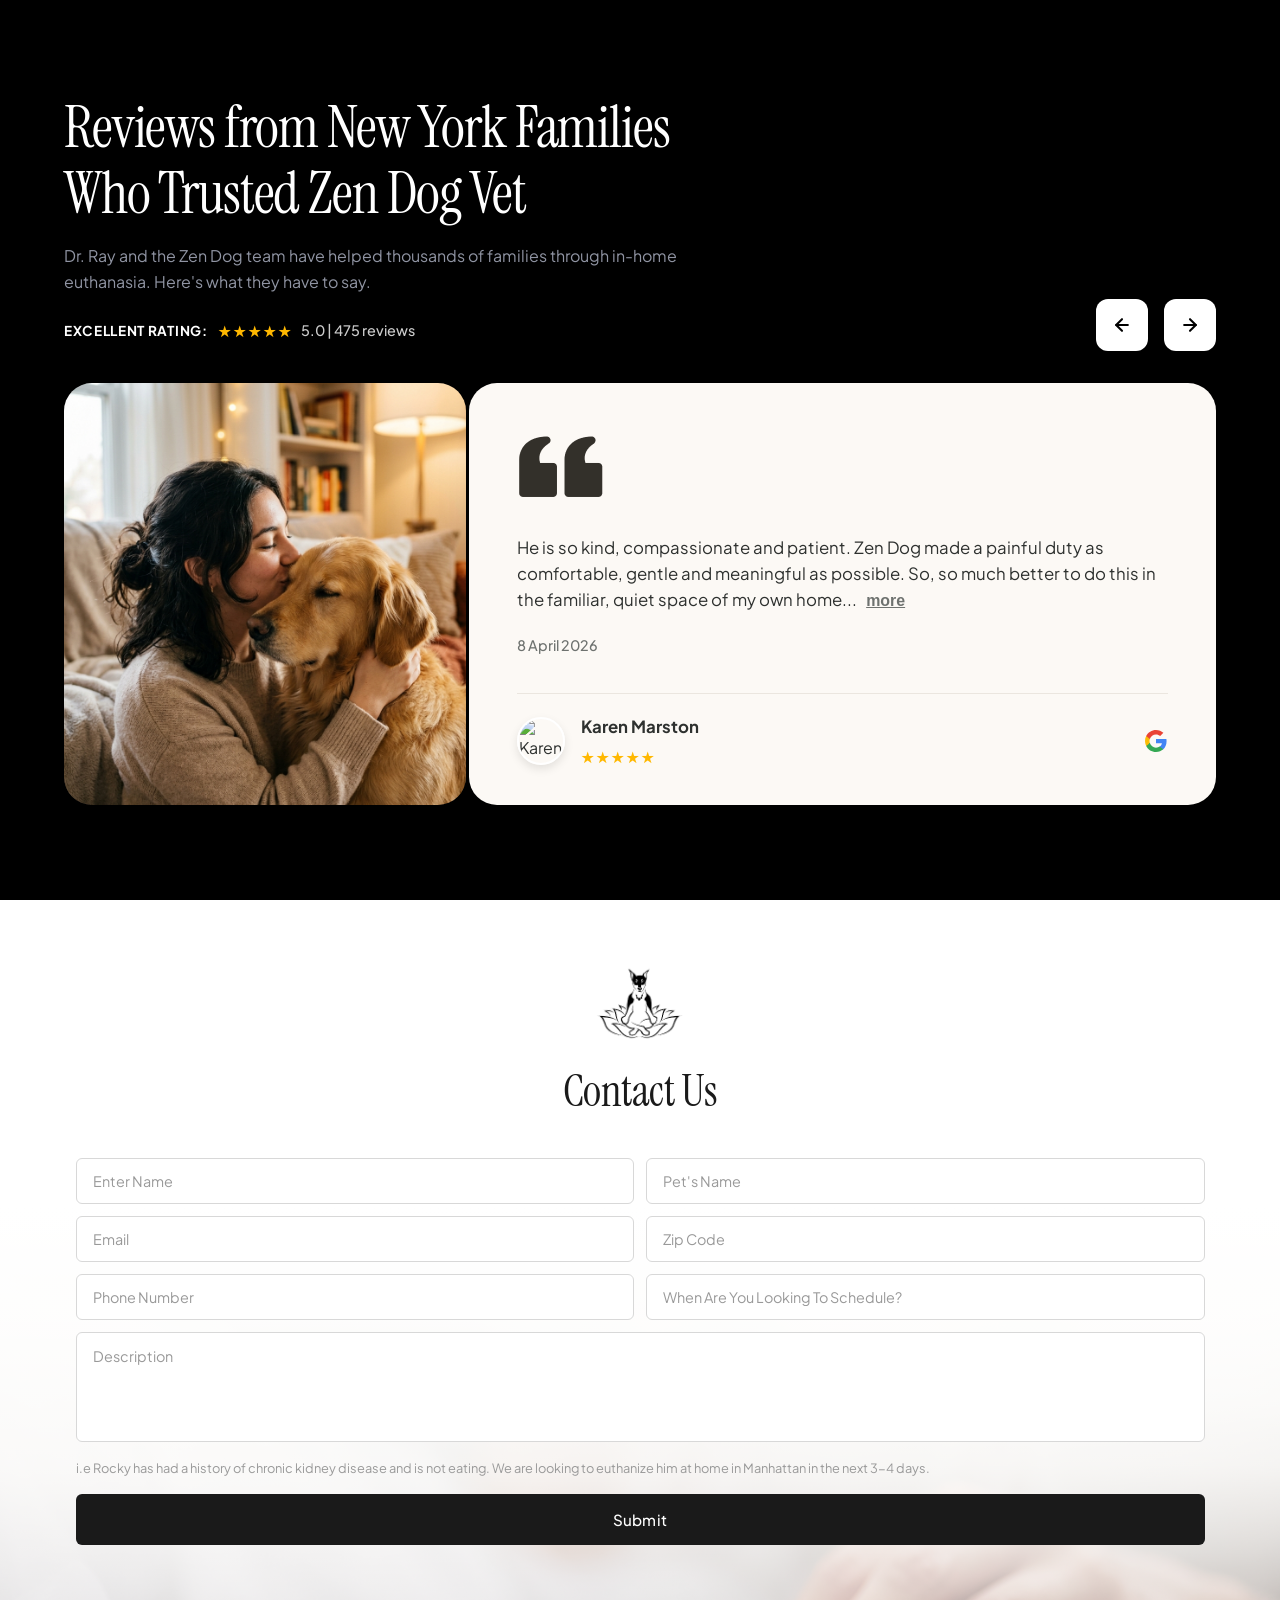
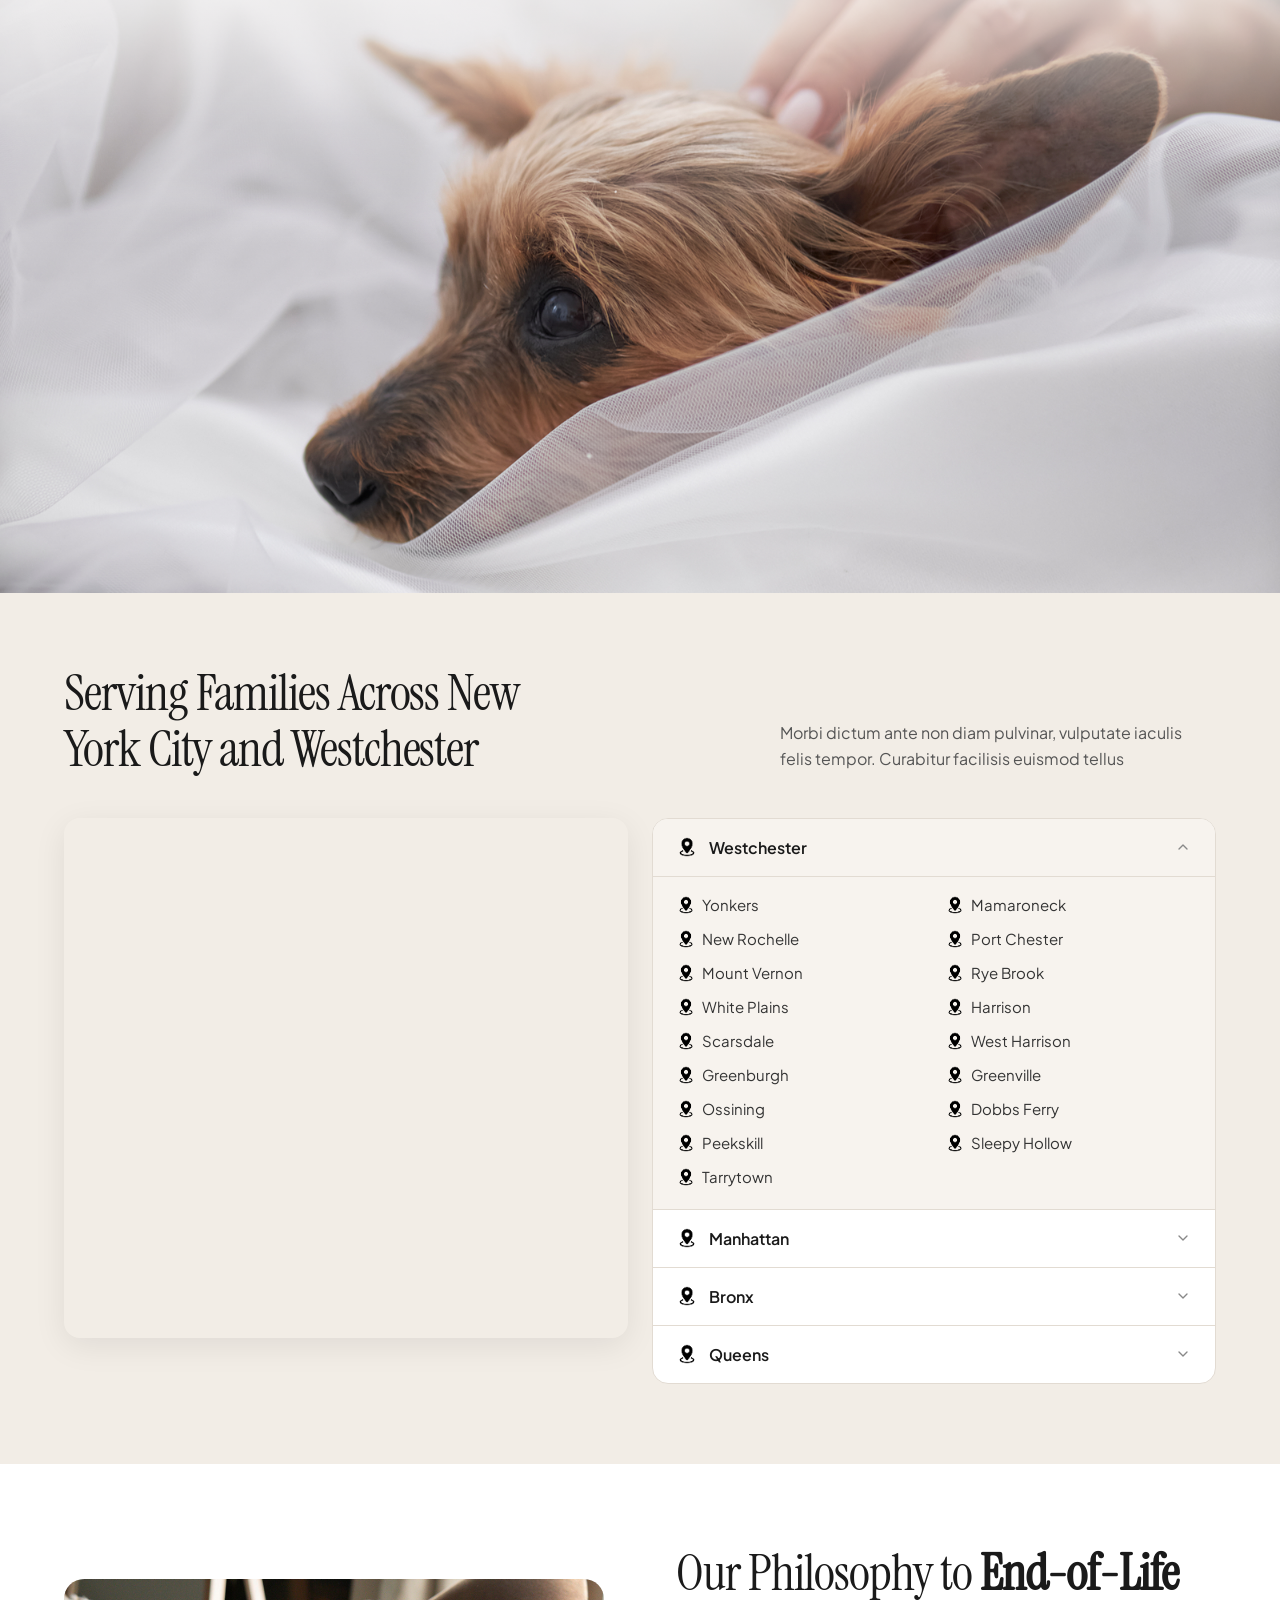
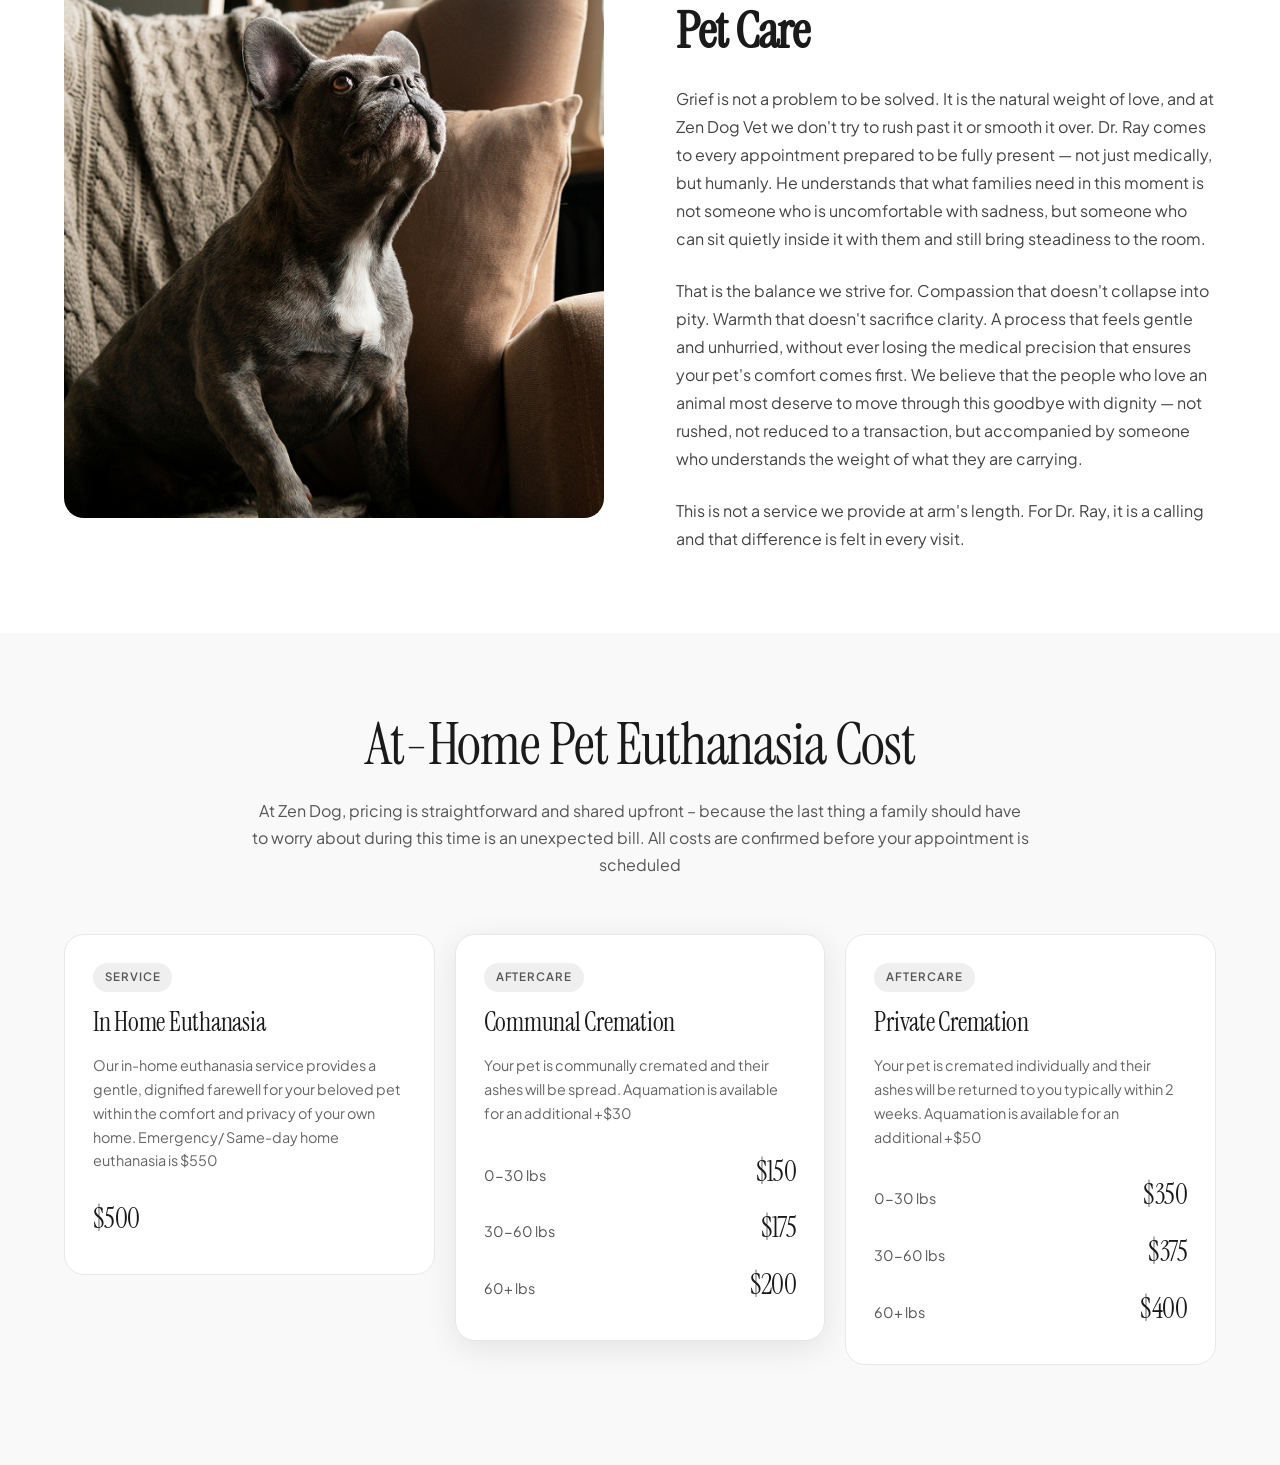
==== commit 820cbdba: "Add files via upload new home up" ====
--- a/index.html
+++ b/index.html
@@ -62,13 +62,13 @@
                 <!-- Slide 1 -->
                 <div class="testimonial-slide active" data-index="0" role="group" aria-roledescription="slide" aria-label="Review 1 of 3">
                     <div class="slide-image-card">
-                        <img src="images/review_1.png" alt="Happy golden retriever dog sitting closely and affectionately with its owner" class="testimonial-image">
+                        <img src="review_1.png" alt="Happy golden retriever dog sitting closely and affectionately with its owner" class="testimonial-image">
                     </div>
                     
                     <div class="slide-content-card">
                         <!-- Quote Icon -->
                         <div class="quote-icon-wrapper" aria-hidden="true">
-                            <img src="images/Mask group.png" alt="Quote Icon" class="quote-icon-img">
+                            <img src="Mask group.png" alt="Quote Icon" class="quote-icon-img">
                         </div>
                         
                         <!-- Testimonial Text -->
@@ -109,13 +109,13 @@
                 <!-- Slide 2 -->
                 <div class="testimonial-slide" data-index="1" role="group" aria-roledescription="slide" aria-label="Review 2 of 3">
                     <div class="slide-image-card">
-                        <img src="images/review_2.png" alt="A friendly senior dog enjoying a gentle stroke from its owner in a peaceful setting" class="testimonial-image">
+                        <img src="review_2.png" alt="A friendly senior dog enjoying a gentle stroke from its owner in a peaceful setting" class="testimonial-image">
                     </div>
                     
                     <div class="slide-content-card">
                         <!-- Quote Icon -->
                         <div class="quote-icon-wrapper" aria-hidden="true">
-                            <img src="images/Mask group.png" alt="Quote Icon" class="quote-icon-img">
+                            <img src="Mask group.png" alt="Quote Icon" class="quote-icon-img">
                         </div>
                         
                         <!-- Testimonial Text -->
@@ -156,13 +156,13 @@
                 <!-- Slide 3 -->
                 <div class="testimonial-slide" data-index="2" role="group" aria-roledescription="slide" aria-label="Review 3 of 3">
                     <div class="slide-image-card">
-                        <img src="images/review_3.png" alt="Small fluffy dog being cuddled with deep affection by its loving owner" class="testimonial-image">
+                        <img src="review_3.png" alt="Small fluffy dog being cuddled with deep affection by its loving owner" class="testimonial-image">
                     </div>
                     
                     <div class="slide-content-card">
                         <!-- Quote Icon -->
                         <div class="quote-icon-wrapper" aria-hidden="true">
-                            <img src="images/Mask group.png" alt="Quote Icon" class="quote-icon-img">
+                            <img src="Mask group.png" alt="Quote Icon" class="quote-icon-img">
                         </div>
                         
                         <!-- Testimonial Text -->
@@ -210,7 +210,7 @@
 
         <div class="contact-top">
 
-            <img src="images/cont_logo.png" alt="Zen Dog Vet logo" class="contact-logo">
+            <img src="cont_logo.png" alt="Zen Dog Vet logo" class="contact-logo">
 
             <h2 id="contact-heading" class="contact-heading">Contact Us</h2>
 
@@ -255,7 +255,7 @@
         </div>
 
         <div class="contact-bg" role="presentation">
-            <img src="images/form_bg.png" alt="">
+            <img src="form_bg.png" alt="">
         </div>
 
     </section>
@@ -294,30 +294,30 @@
                     <div class="accordion-item open" role="listitem">
                         <button class="accordion-trigger" aria-expanded="true" aria-controls="acc-westchester">
                             <span class="acc-label">
-                                <img src="images/map_bullet.png" alt="" aria-hidden="true" class="acc-icon">
+                                <img src="map_bullet.png" alt="" aria-hidden="true" class="acc-icon">
                                 Westchester
                             </span>
                             <svg class="acc-chevron" width="16" height="16" viewBox="0 0 24 24" fill="none" stroke="currentColor" stroke-width="2" stroke-linecap="round" stroke-linejoin="round" aria-hidden="true"><polyline points="18 15 12 9 6 15"></polyline></svg>
                         </button>
                         <div class="accordion-body" id="acc-westchester" role="region">
                             <div class="cities-grid">
-                                <span class="city-item"><img src="images/map_bullet.png" alt="" aria-hidden="true" class="city-icon">Yonkers</span>
-                                <span class="city-item"><img src="images/map_bullet.png" alt="" aria-hidden="true" class="city-icon">Mamaroneck</span>
-                                <span class="city-item"><img src="images/map_bullet.png" alt="" aria-hidden="true" class="city-icon">New Rochelle</span>
-                                <span class="city-item"><img src="images/map_bullet.png" alt="" aria-hidden="true" class="city-icon">Port Chester</span>
-                                <span class="city-item"><img src="images/map_bullet.png" alt="" aria-hidden="true" class="city-icon">Mount Vernon</span>
-                                <span class="city-item"><img src="images/map_bullet.png" alt="" aria-hidden="true" class="city-icon">Rye Brook</span>
-                                <span class="city-item"><img src="images/map_bullet.png" alt="" aria-hidden="true" class="city-icon">White Plains</span>
-                                <span class="city-item"><img src="images/map_bullet.png" alt="" aria-hidden="true" class="city-icon">Harrison</span>
-                                <span class="city-item"><img src="images/map_bullet.png" alt="" aria-hidden="true" class="city-icon">Scarsdale</span>
-                                <span class="city-item"><img src="images/map_bullet.png" alt="" aria-hidden="true" class="city-icon">West Harrison</span>
-                                <span class="city-item"><img src="images/map_bullet.png" alt="" aria-hidden="true" class="city-icon">Greenburgh</span>
-                                <span class="city-item"><img src="images/map_bullet.png" alt="" aria-hidden="true" class="city-icon">Greenville</span>
-                                <span class="city-item"><img src="images/map_bullet.png" alt="" aria-hidden="true" class="city-icon">Ossining</span>
-                                <span class="city-item"><img src="images/map_bullet.png" alt="" aria-hidden="true" class="city-icon">Dobbs Ferry</span>
-                                <span class="city-item"><img src="images/map_bullet.png" alt="" aria-hidden="true" class="city-icon">Peekskill</span>
-                                <span class="city-item"><img src="images/map_bullet.png" alt="" aria-hidden="true" class="city-icon">Sleepy Hollow</span>
-                                <span class="city-item"><img src="images/map_bullet.png" alt="" aria-hidden="true" class="city-icon">Tarrytown</span>
+                                <span class="city-item"><img src="map_bullet.png" alt="" aria-hidden="true" class="city-icon">Yonkers</span>
+                                <span class="city-item"><img src="map_bullet.png" alt="" aria-hidden="true" class="city-icon">Mamaroneck</span>
+                                <span class="city-item"><img src="map_bullet.png" alt="" aria-hidden="true" class="city-icon">New Rochelle</span>
+                                <span class="city-item"><img src="map_bullet.png" alt="" aria-hidden="true" class="city-icon">Port Chester</span>
+                                <span class="city-item"><img src="map_bullet.png" alt="" aria-hidden="true" class="city-icon">Mount Vernon</span>
+                                <span class="city-item"><img src="map_bullet.png" alt="" aria-hidden="true" class="city-icon">Rye Brook</span>
+                                <span class="city-item"><img src="map_bullet.png" alt="" aria-hidden="true" class="city-icon">White Plains</span>
+                                <span class="city-item"><img src="map_bullet.png" alt="" aria-hidden="true" class="city-icon">Harrison</span>
+                                <span class="city-item"><img src="map_bullet.png" alt="" aria-hidden="true" class="city-icon">Scarsdale</span>
+                                <span class="city-item"><img src="map_bullet.png" alt="" aria-hidden="true" class="city-icon">West Harrison</span>
+                                <span class="city-item"><img src="map_bullet.png" alt="" aria-hidden="true" class="city-icon">Greenburgh</span>
+                                <span class="city-item"><img src="map_bullet.png" alt="" aria-hidden="true" class="city-icon">Greenville</span>
+                                <span class="city-item"><img src="map_bullet.png" alt="" aria-hidden="true" class="city-icon">Ossining</span>
+                                <span class="city-item"><img src="map_bullet.png" alt="" aria-hidden="true" class="city-icon">Dobbs Ferry</span>
+                                <span class="city-item"><img src="map_bullet.png" alt="" aria-hidden="true" class="city-icon">Peekskill</span>
+                                <span class="city-item"><img src="map_bullet.png" alt="" aria-hidden="true" class="city-icon">Sleepy Hollow</span>
+                                <span class="city-item"><img src="map_bullet.png" alt="" aria-hidden="true" class="city-icon">Tarrytown</span>
                             </div>
                         </div>
                     </div>
@@ -326,21 +326,21 @@
                     <div class="accordion-item" role="listitem">
                         <button class="accordion-trigger" aria-expanded="false" aria-controls="acc-manhattan">
                             <span class="acc-label">
-                                <img src="images/map_bullet.png" alt="" aria-hidden="true" class="acc-icon">
+                                <img src="map_bullet.png" alt="" aria-hidden="true" class="acc-icon">
                                 Manhattan
                             </span>
                             <svg class="acc-chevron" width="16" height="16" viewBox="0 0 24 24" fill="none" stroke="currentColor" stroke-width="2" stroke-linecap="round" stroke-linejoin="round" aria-hidden="true"><polyline points="6 9 12 15 18 9"></polyline></svg>
                         </button>
                         <div class="accordion-body" id="acc-manhattan" role="region" hidden>
                             <div class="cities-grid">
-                                <span class="city-item"><img src="images/map_bullet.png" alt="" aria-hidden="true" class="city-icon">Upper East Side</span>
-                                <span class="city-item"><img src="images/map_bullet.png" alt="" aria-hidden="true" class="city-icon">Upper West Side</span>
-                                <span class="city-item"><img src="images/map_bullet.png" alt="" aria-hidden="true" class="city-icon">Midtown</span>
-                                <span class="city-item"><img src="images/map_bullet.png" alt="" aria-hidden="true" class="city-icon">Chelsea</span>
-                                <span class="city-item"><img src="images/map_bullet.png" alt="" aria-hidden="true" class="city-icon">Greenwich Village</span>
-                                <span class="city-item"><img src="images/map_bullet.png" alt="" aria-hidden="true" class="city-icon">Tribeca</span>
-                                <span class="city-item"><img src="images/map_bullet.png" alt="" aria-hidden="true" class="city-icon">Harlem</span>
-                                <span class="city-item"><img src="images/map_bullet.png" alt="" aria-hidden="true" class="city-icon">Washington Heights</span>
+                                <span class="city-item"><img src="map_bullet.png" alt="" aria-hidden="true" class="city-icon">Upper East Side</span>
+                                <span class="city-item"><img src="map_bullet.png" alt="" aria-hidden="true" class="city-icon">Upper West Side</span>
+                                <span class="city-item"><img src="map_bullet.png" alt="" aria-hidden="true" class="city-icon">Midtown</span>
+                                <span class="city-item"><img src="map_bullet.png" alt="" aria-hidden="true" class="city-icon">Chelsea</span>
+                                <span class="city-item"><img src="map_bullet.png" alt="" aria-hidden="true" class="city-icon">Greenwich Village</span>
+                                <span class="city-item"><img src="map_bullet.png" alt="" aria-hidden="true" class="city-icon">Tribeca</span>
+                                <span class="city-item"><img src="map_bullet.png" alt="" aria-hidden="true" class="city-icon">Harlem</span>
+                                <span class="city-item"><img src="map_bullet.png" alt="" aria-hidden="true" class="city-icon">Washington Heights</span>
                             </div>
                         </div>
                     </div>
@@ -349,17 +349,17 @@
                     <div class="accordion-item" role="listitem">
                         <button class="accordion-trigger" aria-expanded="false" aria-controls="acc-bronx">
                             <span class="acc-label">
-                                <img src="images/map_bullet.png" alt="" aria-hidden="true" class="acc-icon">
+                                <img src="map_bullet.png" alt="" aria-hidden="true" class="acc-icon">
                                 Bronx
                             </span>
                             <svg class="acc-chevron" width="16" height="16" viewBox="0 0 24 24" fill="none" stroke="currentColor" stroke-width="2" stroke-linecap="round" stroke-linejoin="round" aria-hidden="true"><polyline points="6 9 12 15 18 9"></polyline></svg>
                         </button>
                         <div class="accordion-body" id="acc-bronx" role="region" hidden>
                             <div class="cities-grid">
-                                <span class="city-item"><img src="images/map_bullet.png" alt="" aria-hidden="true" class="city-icon">Riverdale</span>
-                                <span class="city-item"><img src="images/map_bullet.png" alt="" aria-hidden="true" class="city-icon">Fordham</span>
-                                <span class="city-item"><img src="images/map_bullet.png" alt="" aria-hidden="true" class="city-icon">Pelham Bay</span>
-                                <span class="city-item"><img src="images/map_bullet.png" alt="" aria-hidden="true" class="city-icon">Mott Haven</span>
+                                <span class="city-item"><img src="map_bullet.png" alt="" aria-hidden="true" class="city-icon">Riverdale</span>
+                                <span class="city-item"><img src="map_bullet.png" alt="" aria-hidden="true" class="city-icon">Fordham</span>
+                                <span class="city-item"><img src="map_bullet.png" alt="" aria-hidden="true" class="city-icon">Pelham Bay</span>
+                                <span class="city-item"><img src="map_bullet.png" alt="" aria-hidden="true" class="city-icon">Mott Haven</span>
                             </div>
                         </div>
                     </div>
@@ -368,17 +368,17 @@
                     <div class="accordion-item" role="listitem">
                         <button class="accordion-trigger" aria-expanded="false" aria-controls="acc-queens">
                             <span class="acc-label">
-                                <img src="images/map_bullet.png" alt="" aria-hidden="true" class="acc-icon">
+                                <img src="map_bullet.png" alt="" aria-hidden="true" class="acc-icon">
                                 Queens
                             </span>
                             <svg class="acc-chevron" width="16" height="16" viewBox="0 0 24 24" fill="none" stroke="currentColor" stroke-width="2" stroke-linecap="round" stroke-linejoin="round" aria-hidden="true"><polyline points="6 9 12 15 18 9"></polyline></svg>
                         </button>
                         <div class="accordion-body" id="acc-queens" role="region" hidden>
                             <div class="cities-grid">
-                                <span class="city-item"><img src="images/map_bullet.png" alt="" aria-hidden="true" class="city-icon">Astoria</span>
-                                <span class="city-item"><img src="images/map_bullet.png" alt="" aria-hidden="true" class="city-icon">Forest Hills</span>
-                                <span class="city-item"><img src="images/map_bullet.png" alt="" aria-hidden="true" class="city-icon">Flushing</span>
-                                <span class="city-item"><img src="images/map_bullet.png" alt="" aria-hidden="true" class="city-icon">Jamaica</span>
+                                <span class="city-item"><img src="map_bullet.png" alt="" aria-hidden="true" class="city-icon">Astoria</span>
+                                <span class="city-item"><img src="map_bullet.png" alt="" aria-hidden="true" class="city-icon">Forest Hills</span>
+                                <span class="city-item"><img src="map_bullet.png" alt="" aria-hidden="true" class="city-icon">Flushing</span>
+                                <span class="city-item"><img src="map_bullet.png" alt="" aria-hidden="true" class="city-icon">Jamaica</span>
                             </div>
                         </div>
                     </div>
@@ -394,7 +394,7 @@
         <div class="philosophy-container">
 
             <div class="philosophy-image-col">
-                <img src="images/life_pet.jpg" alt="A French Bulldog sitting peacefully on a couch, looking upward with calm eyes" class="philosophy-image">
+                <img src="life_pet.jpg" alt="A French Bulldog sitting peacefully on a couch, looking upward with calm eyes" class="philosophy-image">
             </div>
 
             <div class="philosophy-content-col">
